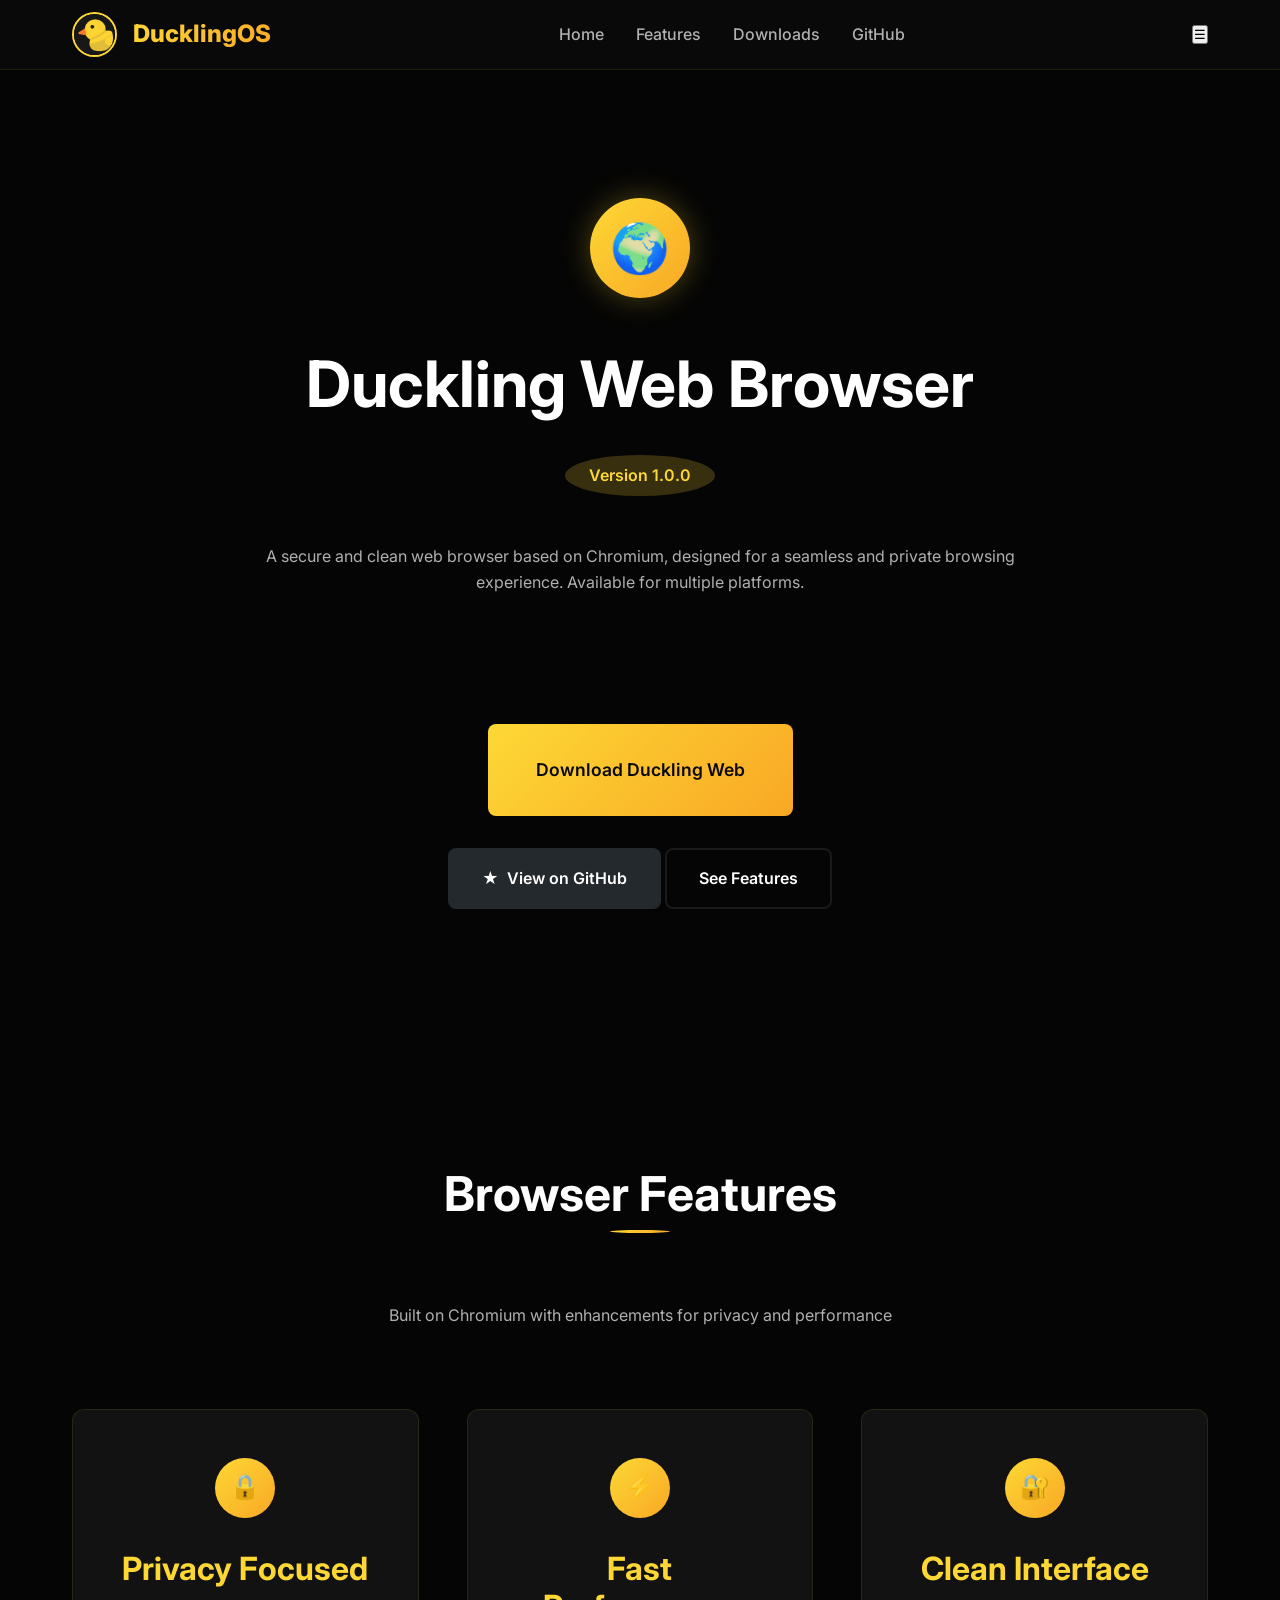
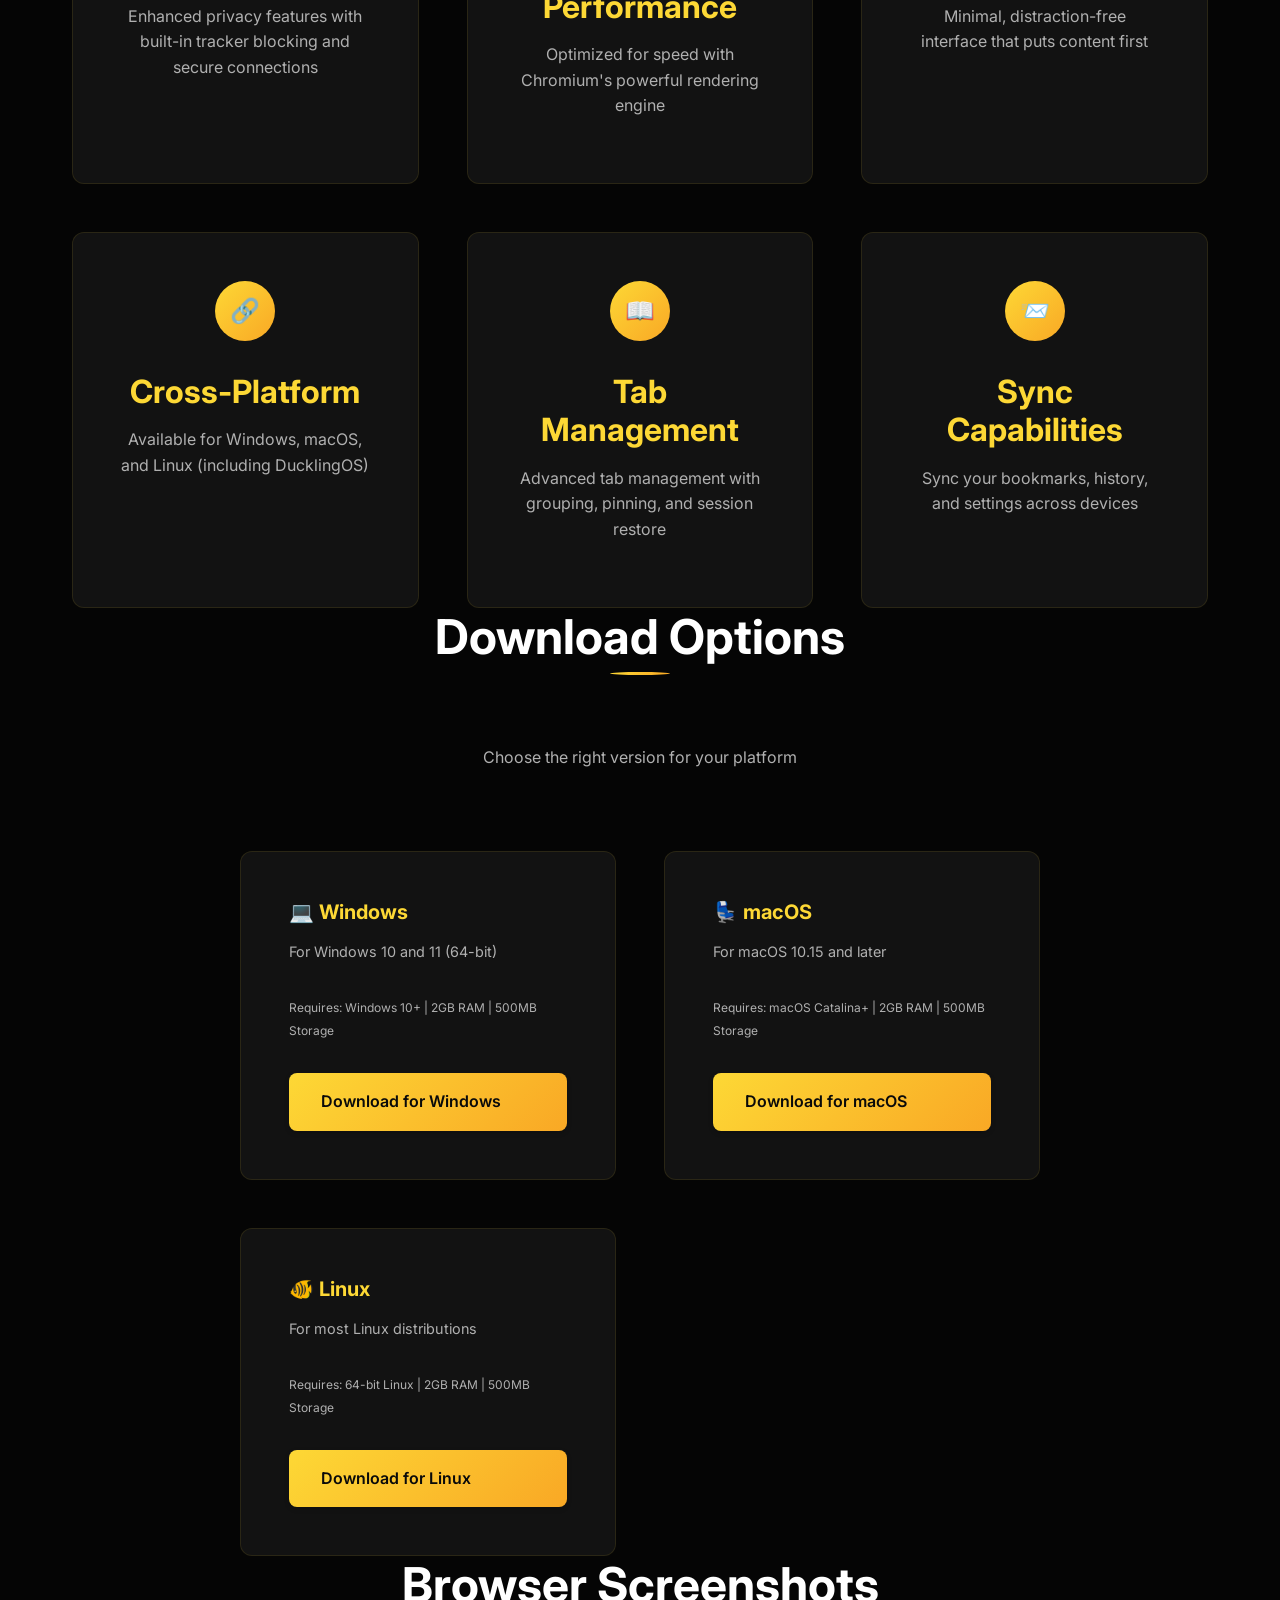
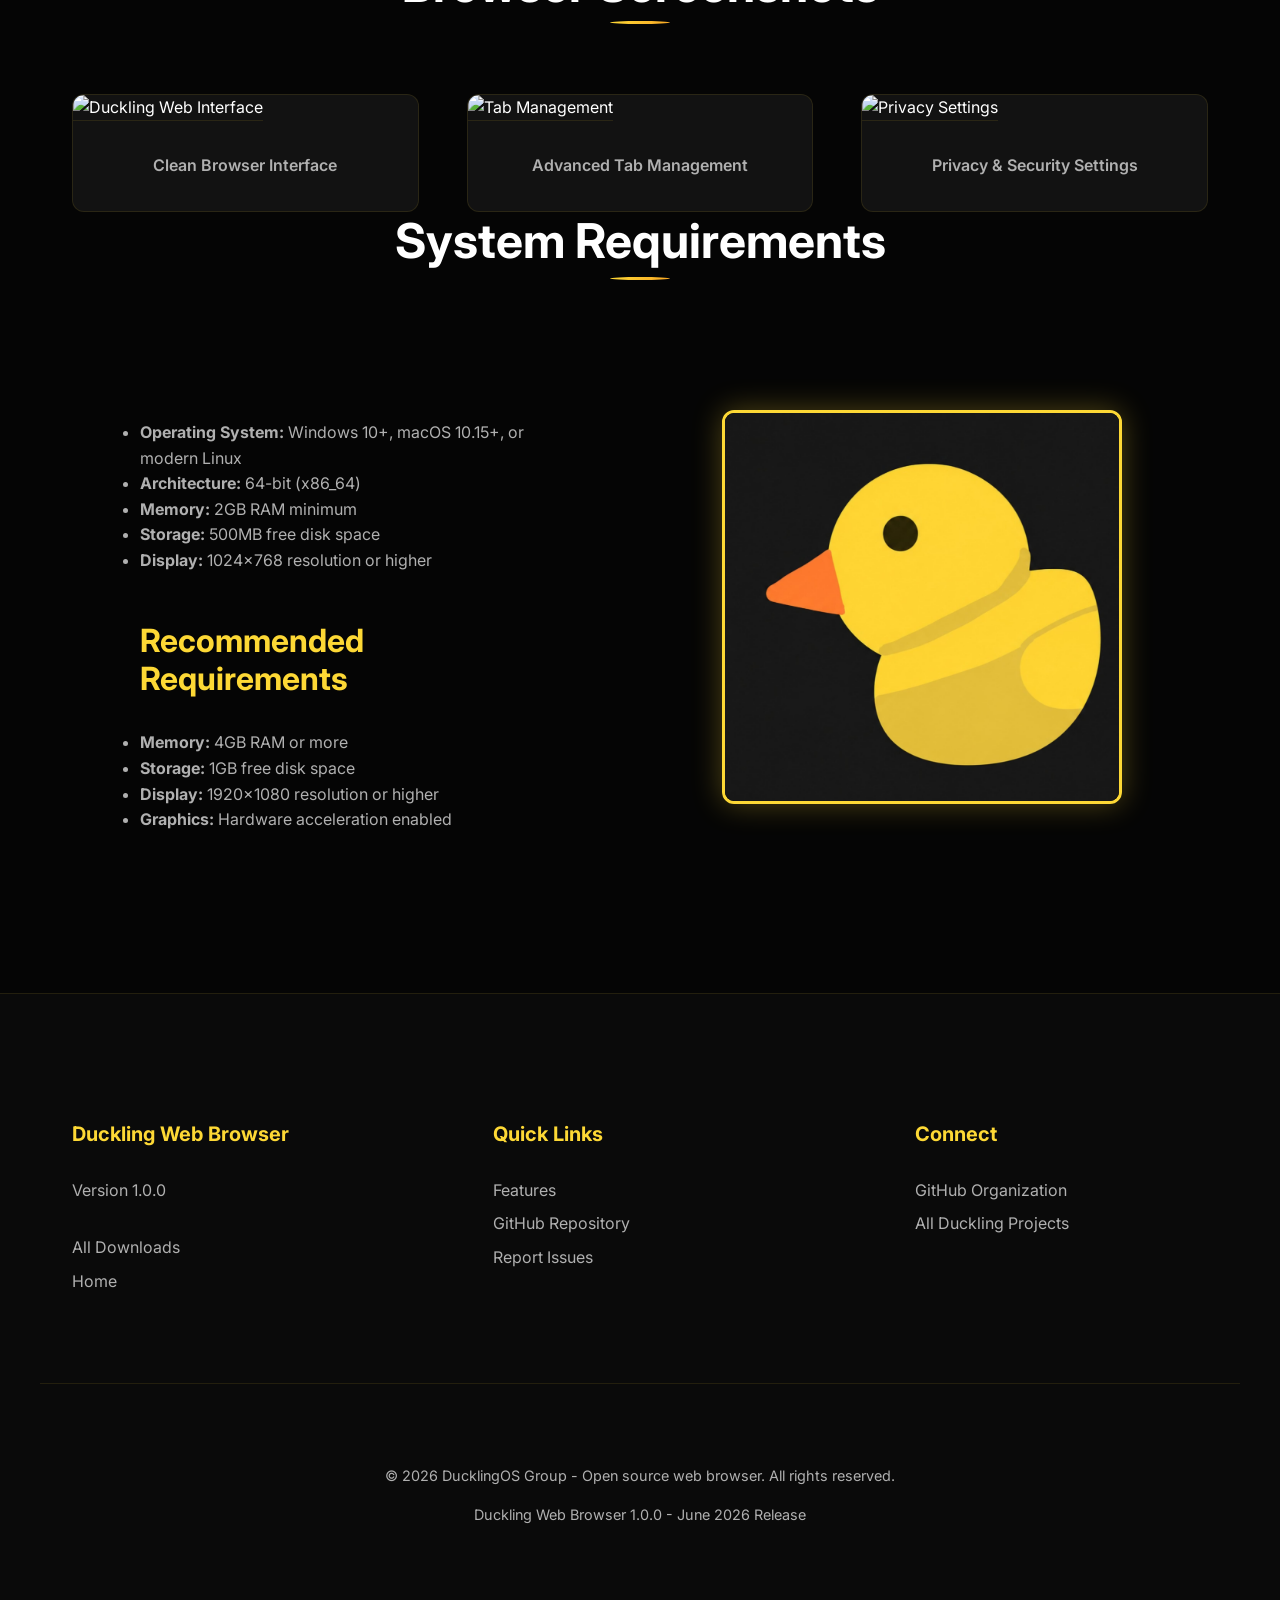
==== browser.html @ 0dab4194 "Complete website redesign with modern multi-page structure - Added welcome/splash page (index.html) " ====
<!DOCTYPE html>
<html lang="en">
<head>
    <meta charset="UTF-8">
    <meta name="viewport" content="width=device-width, initial-scale=1.0">
    <meta name="description" content="Download Duckling Web Browser - A secure and clean web browser based on Chromium">
    <meta name="keywords" content="Duckling Web Browser, Chromium browser, privacy browser, download">
    <meta name="author" content="DucklingOS Team">
    
    <title>Download Duckling Web Browser</title>
    
    <!-- Preconnect for performance -->
    <link rel="preconnect" href="https://fonts.googleapis.com">
    <link rel="preconnect" href="https://fonts.gstatic.com" crossorigin>
    
    <!-- Fonts -->
    <link href="https://fonts.googleapis.com/css2?family=Inter:wght@300;400;500;600;700;800;900&display=swap" rel="stylesheet">
    
    <!-- Favicon -->
    <link rel="icon" type="image/jpeg" href="Duckling1.jpg.jpeg">
    
    <!-- Styles -->
    <link rel="stylesheet" href="css/style.css">
    
    <!-- Open Graph / Social Meta Tags -->
    <meta property="og:title" content="Download Duckling Web Browser - Secure & Private">
    <meta property="og:description" content="A clean, secure web browser based on Chromium with privacy features">
    <meta property="og:type" content="website">
    <meta property="og:url" content="https://ducklingos.com/browser">
    <meta property="og:image" content="Duckling1.jpg.jpeg">
</head>
<body>
    <!-- Header -->
    <header class="header">
        <div class="header-content container">
            <a href="home.html" class="logo">
                <img src="Duckling1.jpg.jpeg" alt="DucklingOS Logo" class="logo-icon">
                <span class="logo-text">DucklingOS</span>
            </a>
            
            <!-- Desktop Navigation -->
            <nav class="nav-menu">
                <a href="home.html" class="nav-link">Home</a>
                <a href="home.html#features" class="nav-link">Features</a>
                <a href="downloads.html" class="nav-link active">Downloads</a>
                <a href="https://github.com/DucklingOS" target="_blank" class="nav-link">GitHub</a>
            </nav>
            
            <!-- Mobile Menu Toggle -->
            <button class="menu-toggle" aria-label="Toggle menu">&#9776;</button>
        </div>
    </header>
    
    <!-- Mobile Sidebar -->
    <div class="sidebar-overlay"></div>
    <aside class="sidebar">
        <button class="sidebar-close" aria-label="Close menu">&times;</button>
        <nav class="sidebar-nav">
            <a href="home.html">Home</a>
            <a href="home.html#features">Features</a>
            <a href="downloads.html" class="active">Downloads</a>
            <a href="https://github.com/DucklingOS" target="_blank">GitHub</a>
        </nav>
    </aside>
    
    <!-- Main Content -->
    <main>
        <!-- Download Detail Hero -->
        <section class="download-detail">
            <div class="download-detail-header fade-in-up delay-1">
                <div class="download-detail-icon">&#127757;</div>
                <h1>Duckling Web Browser</h1>
                <span class="version-badge">Version 1.0.0</span>
                <p class="download-detail-description fade-in-up delay-2">
                    A secure and clean web browser based on Chromium, designed for a seamless 
                    and private browsing experience. Available for multiple platforms.
                </p>
                
                <!-- Primary Download Button -->
                <a href="https://github.com/ducklingOS/ducklingWeb" 
                   target="_blank" 
                   class="btn btn-download fade-in-up delay-3">
                    Download Duckling Web
                </a>
                
                <!-- Secondary Buttons -->
                <div class="fade-in-up delay-4 mt-md">
                    <a href="https://github.com/ducklingOS/ducklingWeb" target="_blank" class="btn btn-github">
                        <span>&#9733;</span> View on GitHub
                    </a>
                    <a href="#features" class="btn btn-outline">
                        See Features
                    </a>
                </div>
            </div>
        </section>
        
        <!-- Features -->
        <section class="container" id="features">
            <h2 class="section-title fade-in-up">Browser Features</h2>
            <p class="section-subtitle fade-in-up delay-1">
                Built on Chromium with enhancements for privacy and performance
            </p>
            
            <div class="features-grid">
                <div class="feature-card fade-in-up delay-2">
                    <div class="feature-icon">&#128274;</div>
                    <h3>Privacy Focused</h3>
                    <p>Enhanced privacy features with built-in tracker blocking and secure connections</p>
                </div>
                
                <div class="feature-card fade-in-up delay-3">
                    <div class="feature-icon">&#9889;</div>
                    <h3>Fast Performance</h3>
                    <p>Optimized for speed with Chromium's powerful rendering engine</p>
                </div>
                
                <div class="feature-card fade-in-up delay-4">
                    <div class="feature-icon">&#128272;</div>
                    <h3>Clean Interface</h3>
                    <p>Minimal, distraction-free interface that puts content first</p>
                </div>
                
                <div class="feature-card fade-in-up delay-5">
                    <div class="feature-icon">&#128279;</div>
                    <h3>Cross-Platform</h3>
                    <p>Available for Windows, macOS, and Linux (including DucklingOS)</p>
                </div>
                
                <div class="feature-card fade-in-up delay-6">
                    <div class="feature-icon">&#128214;</div>
                    <h3>Tab Management</h3>
                    <p>Advanced tab management with grouping, pinning, and session restore</p>
                </div>
                
                <div class="feature-card fade-in-up delay-7">
                    <div class="feature-icon">&#128232;</div>
                    <h3>Sync Capabilities</h3>
                    <p>Sync your bookmarks, history, and settings across devices</p>
                </div>
            </div>
        </section>
        
        <!-- Download Options -->
        <section class="container">
            <h2 class="section-title fade-in-up">Download Options</h2>
            <p class="section-subtitle fade-in-up delay-1">
                Choose the right version for your platform
            </p>
            
            <div class="download-options">
                <div class="download-option fade-in-up delay-2">
                    <h4>&#128187; Windows</h4>
                    <p>For Windows 10 and 11 (64-bit)</p>
                    <p><small>Requires: Windows 10+ | 2GB RAM | 500MB Storage</small></p>
                    <a href="https://github.com/ducklingOS/ducklingWeb/releases" target="_blank" class="btn btn-primary mt-sm">
                        Download for Windows
                    </a>
                </div>
                
                <div class="download-option fade-in-up delay-3">
                    <h4>&#128186; macOS</h4>
                    <p>For macOS 10.15 and later</p>
                    <p><small>Requires: macOS Catalina+ | 2GB RAM | 500MB Storage</small></p>
                    <a href="https://github.com/ducklingOS/ducklingWeb/releases" target="_blank" class="btn btn-primary mt-sm">
                        Download for macOS
                    </a>
                </div>
                
                <div class="download-option fade-in-up delay-4">
                    <h4>&#128032; Linux</h4>
                    <p>For most Linux distributions</p>
                    <p><small>Requires: 64-bit Linux | 2GB RAM | 500MB Storage</small></p>
                    <a href="https://github.com/ducklingOS/ducklingWeb/releases" target="_blank" class="btn btn-primary mt-sm">
                        Download for Linux
                    </a>
                </div>
            </div>
        </section>
        
        <!-- Screenshots -->
        <section class="container">
            <h2 class="section-title fade-in-up">Browser Screenshots</h2>
            
            <div class="screenshots-grid">
                <div class="screenshot-card fade-in-up delay-1">
                    <img src="https://via.placeholder.com/800x450/121212/fdd835?text=Duckling+Web+Interface" alt="Duckling Web Interface" class="screenshot-image">
                    <div class="screenshot-caption">Clean Browser Interface</div>
                </div>
                
                <div class="screenshot-card fade-in-up delay-2">
                    <img src="https://via.placeholder.com/800x450/121212/fdd835?text=Tab+Management" alt="Tab Management" class="screenshot-image">
                    <div class="screenshot-caption">Advanced Tab Management</div>
                </div>
                
                <div class="screenshot-card fade-in-up delay-3">
                    <img src="https://via.placeholder.com/800x450/121212/fdd835?text=Privacy+Settings" alt="Privacy Settings" class="screenshot-image">
                    <div class="screenshot-caption">Privacy & Security Settings</div>
                </div>
            </div>
        </section>
        
        <!-- System Requirements -->
        <section class="container">
            <h2 class="section-title fade-in-up">System Requirements</h2>
            
            <div class="about-content">
                <div class="about-text">
                    <h3 class="fade-in-up delay-1">Minimum Requirements</h3>
                    <ul style="text-align: left; margin: var(--spacing-md) 0; color: var(--text-secondary);">
                        <li><strong>Operating System:</strong> Windows 10+, macOS 10.15+, or modern Linux</li>
                        <li><strong>Architecture:</strong> 64-bit (x86_64)</li>
                        <li><strong>Memory:</strong> 2GB RAM minimum</li>
                        <li><strong>Storage:</strong> 500MB free disk space</li>
                        <li><strong>Display:</strong> 1024x768 resolution or higher</li>
                    </ul>
                    
                    <h3 class="fade-in-up delay-2 mt-lg">Recommended Requirements</h3>
                    <ul style="text-align: left; margin: var(--spacing-md) 0; color: var(--text-secondary);">
                        <li><strong>Memory:</strong> 4GB RAM or more</li>
                        <li><strong>Storage:</strong> 1GB free disk space</li>
                        <li><strong>Display:</strong> 1920x1080 resolution or higher</li>
                        <li><strong>Graphics:</strong> Hardware acceleration enabled</li>
                    </ul>
                </div>
                
                <img src="Duckling1.jpg.jpeg" alt="DucklingOS Logo" class="about-image fade-in-up delay-3">
            </div>
        </section>
    </main>
    
    <!-- Footer -->
    <footer class="footer">
        <div class="footer-content container">
            <div class="footer-section">
                <h4>Duckling Web Browser</h4>
                <p>Version 1.0.0</p>
                <p class="mt-md"><a href="downloads.html">All Downloads</a></p>
                <p><a href="home.html">Home</a></p>
            </div>
            
            <div class="footer-section">
                <h4>Quick Links</h4>
                <p><a href="#features">Features</a></p>
                <p><a href="https://github.com/ducklingOS/ducklingWeb" target="_blank">GitHub Repository</a></p>
                <p><a href="https://github.com/ducklingOS/ducklingWeb/issues" target="_blank">Report Issues</a></p>
            </div>
            
            <div class="footer-section">
                <h4>Connect</h4>
                <p><a href="https://github.com/DucklingOS" target="_blank">GitHub Organization</a></p>
                <p><a href="https://github.com/ducklingOS" target="_blank">All Duckling Projects</a></p>
            </div>
        </div>
        
        <div class="footer-bottom container">
            <p>&copy; 2026 DucklingOS Group - Open source web browser. All rights reserved.</p>
            <p class="mt-xs">Duckling Web Browser 1.0.0 - June 2026 Release</p>
        </div>
    </footer>
    
    <!-- Back to Top Button -->
    <button class="back-to-top" aria-label="Back to top">&#8593;</button>
    
    <!-- Scripts -->
    <script src="js/main.js"></script>
</body>
</html>
---- css/style.css ----
/* ===== DucklingOS - Modern Design =====
   A clean, professional, and modern design system
   ============================================ */

/* CSS Variables - Color Palette */
:root {
    /* Primary Colors */
    --primary-yellow: #fdd835;
    --primary-yellow-light: #fff176;
    --primary-yellow-dark: #f9a825;
    
    /* Background Colors */
    --bg-dark: #0a0a0a;
    --bg-darker: #050505;
    --bg-card: #121212;
    --bg-card-hover: #1a1a1a;
    
    /* Text Colors */
    --text-primary: #ffffff;
    --text-secondary: #b0b0b0;
    --text-muted: #6e6e6e;
    
    /* Accent Colors */
    --accent-blue: #00bcd4;
    --accent-green: #4caf50;
    --accent-orange: #ff9800;
    --accent-purple: #9c27b0;
    
    /* Gradients */
    --gradient-yellow: linear-gradient(135deg, #fdd835 0%, #f9a825 100%);
    --gradient-dark: linear-gradient(180deg, #0a0a0a 0%, #000000 100%);
    
    /* Spacing */
    --spacing-xs: 0.5rem;
    --spacing-sm: 1rem;
    --spacing-md: 2rem;
    --spacing-lg: 3rem;
    --spacing-xl: 5rem;
    --spacing-2xl: 8rem;
    
    /* Border Radius */
    --radius-sm: 4px;
    --radius-md: 8px;
    --radius-lg: 12px;
    --radius-xl: 20px;
    --radius-full: 50%;
    
    /* Shadows */
    --shadow-sm: 0 2px 5px rgba(0, 0, 0, 0.2);
    --shadow-md: 0 5px 15px rgba(0, 0, 0, 0.3);
    --shadow-lg: 0 10px 30px rgba(0, 0, 0, 0.5);
    --shadow-glow: 0 0 30px rgba(253, 216, 53, 0.3);
    
    /* Transitions */
    --transition-fast: 0.2s ease;
    --transition-normal: 0.3s ease;
    --transition-slow: 0.5s ease;
    
    /* Typography */
    --font-primary: 'Inter', -apple-system, BlinkMacSystemFont, 'Segoe UI', Roboto, sans-serif;
    --font-secondary: 'JetBrains Mono', 'Fira Code', monospace;
    
    /* Layout */
    --max-width: 1200px;
    --sidebar-width: 280px;
    --header-height: 70px;
}

/* ===== Base Reset ===== */
*, *::before, *::after {
    margin: 0;
    padding: 0;
    box-sizing: border-box;
}

html {
    scroll-behavior: smooth;
    font-size: 16px;
}

body {
    font-family: var(--font-primary);
    background: var(--bg-darker);
    color: var(--text-primary);
    line-height: 1.6;
    min-height: 100vh;
    overflow-x: hidden;
}

/* Custom Scrollbar */
::-webkit-scrollbar {
    width: 10px;
    height: 10px;
}

::-webkit-scrollbar-track {
    background: var(--bg-dark);
}

::-webkit-scrollbar-thumb {
    background: var(--primary-yellow-dark);
    border-radius: var(--radius-sm);
}

::-webkit-scrollbar-thumb:hover {
    background: var(--primary-yellow);
}

/* Selection */
::selection {
    background: var(--primary-yellow);
    color: var(--bg-dark);
}

/* ===== Typography ===== */
h1, h2, h3, h4, h5, h6 {
    font-weight: 700;
    line-height: 1.2;
    color: var(--text-primary);
}

h1 { font-size: clamp(2.5rem, 5vw, 4rem); }
h2 { font-size: clamp(2rem, 4vw, 3rem); }
h3 { font-size: clamp(1.5rem, 3vw, 2rem); }
h4 { font-size: 1.25rem; }
h5 { font-size: 1.1rem; }
h6 { font-size: 1rem; }

p {
    margin-bottom: var(--spacing-sm);
    color: var(--text-secondary);
}

a {
    color: var(--primary-yellow);
    text-decoration: none;
    transition: color var(--transition-fast);
}

a:hover {
    color: var(--primary-yellow-light);
    text-decoration: underline;
}

/* ===== Container ===== */
.container {
    width: 100%;
    max-width: var(--max-width);
    margin: 0 auto;
    padding: 0 var(--spacing-md);
}

/* ===== Buttons ===== */
.btn {
    display: inline-flex;
    align-items: center;
    justify-content: center;
    gap: var(--spacing-xs);
    padding: var(--spacing-sm) var(--spacing-md);
    font-size: 1rem;
    font-weight: 600;
    border-radius: var(--radius-md);
    border: none;
    cursor: pointer;
    transition: all var(--transition-normal);
    text-decoration: none;
}

.btn-primary {
    background: var(--gradient-yellow);
    color: var(--bg-dark);
    box-shadow: var(--shadow-sm);
}

.btn-primary:hover {
    transform: translateY(-2px);
    box-shadow: var(--shadow-glow);
}

.btn-secondary {
    background: var(--bg-card);
    color: var(--text-primary);
    border: 2px solid var(--bg-card-hover);
}

.btn-secondary:hover {
    border-color: var(--primary-yellow);
    background: var(--bg-card-hover);
}

.btn-outline {
    background: transparent;
    color: var(--text-primary);
    border: 2px solid var(--bg-card-hover);
}

.btn-outline:hover {
    border-color: var(--primary-yellow);
    background: rgba(253, 216, 53, 0.1);
}

.btn-youtube {
    background: #ff0000;
    color: white;
}

.btn-youtube:hover {
    background: #e60023;
}

.btn-github {
    background: #24292e;
    color: white;
    border: 2px solid #24292e;
}

.btn-github:hover {
    background: #0366d6;
    border-color: #0366d6;
}

.btn-download {
    background: var(--gradient-yellow);
    color: var(--bg-dark);
    padding: var(--spacing-md) var(--spacing-lg);
    font-size: 1.1rem;
}

.btn-download:hover {
    transform: translateY(-3px);
    box-shadow: 0 10px 25px rgba(253, 216, 53, 0.4);
}

/* ===== Header ===== */
.header {
    position: fixed;
    top: 0;
    left: 0;
    right: 0;
    height: var(--header-height);
    background: rgba(10, 10, 10, 0.95);
    backdrop-filter: blur(20px);
    -webkit-backdrop-filter: blur(20px);
    z-index: 1000;
    border-bottom: 1px solid rgba(253, 216, 53, 0.1);
    transition: all var(--transition-normal);
}

.header.scrolled {
    height: 60px;
    box-shadow: 0 5px 20px rgba(0, 0, 0, 0.5);
}

.header-content {
    display: flex;
    align-items: center;
    justify-content: space-between;
    height: 100%;
}

.logo {
    display: flex;
    align-items: center;
    gap: var(--spacing-sm);
    text-decoration: none;
    color: var(--text-primary);
}

.logo-icon {
    width: 45px;
    height: 45px;
    border-radius: var(--radius-full);
    object-fit: cover;
    border: 2px solid var(--primary-yellow);
    transition: transform var(--transition-normal);
}

.logo:hover .logo-icon {
    transform: rotate(10deg);
}

.logo-text {
    font-size: 1.5rem;
    font-weight: 800;
    background: var(--gradient-yellow);
    -webkit-background-clip: text;
    -webkit-text-fill-color: transparent;
    background-clip: text;
}

.nav-menu {
    display: flex;
    align-items: center;
    gap: var(--spacing-md);
}

.nav-link {
    color: var(--text-secondary);
    font-weight: 500;
    transition: color var(--transition-fast);
    position: relative;
    padding: var(--spacing-xs) 0;
}

.nav-link::after {
    content: '';
    position: absolute;
    bottom: 0;
    left: 0;
    width: 0;
    height: 2px;
    background: var(--primary-yellow);
    transition: width var(--transition-normal);
}

.nav-link:hover,
.nav-link.active {
    color: var(--primary-yellow);
}

.nav-link:hover::after,
.nav-link.active::after {
    width: 100%;
}

/* ===== Welcome/Splash Page ===== */
.welcome-page {
    min-height: 100vh;
    display: flex;
    flex-direction: column;
    align-items: center;
    justify-content: center;
    background: var(--bg-darker);
    position: relative;
    overflow: hidden;
}

.welcome-bg {
    position: absolute;
    inset: 0;
    background: radial-gradient(ellipse at 50% 50%, rgba(253, 216, 53, 0.05) 0%, transparent 70%);
    pointer-events: none;
}

.welcome-particles {
    position: absolute;
    inset: 0;
    pointer-events: none;
}

.welcome-particle {
    position: absolute;
    width: 4px;
    height: 4px;
    background: var(--primary-yellow);
    border-radius: 50%;
    animation: float 15s infinite ease-in-out;
    opacity: 0.3;
}

@keyframes float {
    0%, 100% { transform: translateY(0) translateX(0); opacity: 0.3; }
    25% { transform: translateY(-100px) translateX(50px); opacity: 0.6; }
    50% { transform: translateY(-50px) translateX(-30px); opacity: 0.4; }
    75% { transform: translateY(-150px) translateX(20px); opacity: 0.7; }
}

.welcome-content {
    text-align: center;
    z-index: 10;
    padding: var(--spacing-xl);
}

.welcome-logo {
    width: 120px;
    height: 120px;
    border-radius: var(--radius-full);
    object-fit: cover;
    border: 4px solid var(--primary-yellow);
    margin-bottom: var(--spacing-lg);
    box-shadow: var(--shadow-glow);
    animation: pulse 3s infinite;
}

@keyframes pulse {
    0%, 100% { transform: scale(1); }
    50% { transform: scale(1.05); }
}

.welcome-title {
    font-size: clamp(2.5rem, 8vw, 5rem);
    font-weight: 900;
    margin-bottom: var(--spacing-md);
    background: var(--gradient-yellow);
    -webkit-background-clip: text;
    -webkit-text-fill-color: transparent;
    background-clip: text;
    text-shadow: 0 0 40px rgba(253, 216, 53, 0.3);
}

.welcome-subtitle {
    font-size: 1.25rem;
    color: var(--text-secondary);
    margin-bottom: var(--spacing-xl);
    max-width: 600px;
}

.welcome-buttons {
    display: flex;
    gap: var(--spacing-md);
    flex-wrap: wrap;
    justify-content: center;
}

.welcome-enter {
    padding: var(--spacing-md) var(--spacing-xl);
    font-size: 1.25rem;
    font-weight: 700;
}

/* ===== Hero Section ===== */
.hero {
    min-height: 100vh;
    display: flex;
    align-items: center;
    justify-content: center;
    text-align: center;
    padding: calc(var(--header-height) + var(--spacing-2xl)) var(--spacing-md) var(--spacing-2xl);
    position: relative;
    overflow: hidden;
}

.hero-bg {
    position: absolute;
    inset: 0;
    background: radial-gradient(ellipse at 30% 50%, rgba(253, 216, 53, 0.1) 0%, transparent 50%),
                radial-gradient(ellipse at 70% 50%, rgba(253, 216, 53, 0.05) 0%, transparent 50%);
    pointer-events: none;
}

.hero-content {
    max-width: 900px;
    z-index: 10;
}

.hero-title {
    font-size: clamp(3rem, 8vw, 6rem);
    font-weight: 900;
    margin-bottom: var(--spacing-lg);
    line-height: 1.1;
}

.hero-title .highlight {
    background: var(--gradient-yellow);
    -webkit-background-clip: text;
    -webkit-text-fill-color: transparent;
    background-clip: text;
}

.hero-description {
    font-size: clamp(1.1rem, 2vw, 1.3rem);
    color: var(--text-secondary);
    margin-bottom: var(--spacing-xl);
    max-width: 700px;
    margin-left: auto;
    margin-right: auto;
}

.hero-buttons {
    display: flex;
    gap: var(--spacing-md);
    flex-wrap: wrap;
    justify-content: center;
}

/* ===== Section Styling ===== */
section {
    padding: var(--spacing-2xl) 0;
}

.section-title {
    text-align: center;
    margin-bottom: var(--spacing-xl);
    position: relative;
}

.section-title::after {
    content: '';
    position: absolute;
    bottom: -10px;
    left: 50%;
    transform: translateX(-50%);
    width: 60px;
    height: 3px;
    background: var(--gradient-yellow);
    border-radius: var(--radius-full);
}

.section-subtitle {
    text-align: center;
    color: var(--text-secondary);
    margin-bottom: var(--spacing-xl);
    max-width: 600px;
    margin-left: auto;
    margin-right: auto;
}

/* ===== Features Section ===== */
.features-grid {
    display: grid;
    grid-template-columns: repeat(auto-fit, minmax(300px, 1fr));
    gap: var(--spacing-lg);
}

.feature-card {
    background: var(--bg-card);
    padding: var(--spacing-lg);
    border-radius: var(--radius-lg);
    border: 1px solid rgba(253, 216, 53, 0.1);
    transition: all var(--transition-normal);
    text-align: center;
}

.feature-card:hover {
    transform: translateY(-5px);
    border-color: var(--primary-yellow);
    box-shadow: var(--shadow-lg);
}

.feature-icon {
    width: 60px;
    height: 60px;
    background: var(--gradient-yellow);
    border-radius: var(--radius-full);
    display: flex;
    align-items: center;
    justify-content: center;
    margin: 0 auto var(--spacing-md);
    font-size: 1.5rem;
}

.feature-card h3 {
    margin-bottom: var(--spacing-sm);
    color: var(--primary-yellow);
}

/* ===== About Section ===== */
.about-content {
    display: grid;
    grid-template-columns: 1fr 1fr;
    gap: var(--spacing-2xl);
    align-items: center;
    max-width: 1000px;
    margin: 0 auto;
}

.about-image {
    width: 100%;
    max-width: 400px;
    border-radius: var(--radius-lg);
    object-fit: cover;
    border: 3px solid var(--primary-yellow);
    box-shadow: var(--shadow-glow);
    margin: 0 auto;
}

.about-text h3 {
    margin-bottom: var(--spacing-md);
    color: var(--primary-yellow);
}

.about-text p {
    margin-bottom: var(--spacing-md);
    font-size: 1.1rem;
}

/* ===== Downloads Section ===== */
.downloads-header {
    text-align: center;
    margin-bottom: var(--spacing-2xl);
}

.downloads-grid {
    display: grid;
    grid-template-columns: repeat(auto-fit, minmax(320px, 1fr));
    gap: var(--spacing-lg);
}

.download-card {
    background: var(--bg-card);
    padding: var(--spacing-lg);
    border-radius: var(--radius-lg);
    border: 1px solid rgba(253, 216, 53, 0.1);
    transition: all var(--transition-normal);
    text-align: center;
}

.download-card:hover {
    transform: translateY(-5px);
    border-color: var(--primary-yellow);
    box-shadow: var(--shadow-lg);
}

.download-card.os-card {
    border-color: var(--primary-yellow);
    background: linear-gradient(135deg, rgba(253, 216, 53, 0.1) 0%, var(--bg-card) 100%);
}

.download-card-icon {
    width: 70px;
    height: 70px;
    background: var(--gradient-yellow);
    border-radius: var(--radius-full);
    display: flex;
    align-items: center;
    justify-content: center;
    margin: 0 auto var(--spacing-md);
    font-size: 2rem;
}

.download-card h3 {
    margin-bottom: var(--spacing-sm);
    color: var(--text-primary);
}

.download-card p {
    margin-bottom: var(--spacing-md);
    color: var(--text-secondary);
    font-size: 0.95rem;
}

.download-card .version {
    display: inline-block;
    background: rgba(253, 216, 53, 0.2);
    color: var(--primary-yellow);
    padding: 0.25rem 0.75rem;
    border-radius: var(--radius-full);
    font-size: 0.85rem;
    font-weight: 600;
    margin-bottom: var(--spacing-sm);
}

.download-card .tags {
    display: flex;
    gap: var(--spacing-xs);
    justify-content: center;
    margin-bottom: var(--spacing-md);
    flex-wrap: wrap;
}

.download-card .tag {
    background: var(--bg-darker);
    color: var(--text-secondary);
    padding: 0.25rem 0.75rem;
    border-radius: var(--radius-full);
    font-size: 0.8rem;
}

.download-button {
    width: 100%;
    padding: var(--spacing-md);
    font-size: 1rem;
    font-weight: 600;
}

.download-button.coming-soon {
    background: var(--bg-darker);
    color: var(--text-muted);
    cursor: not-allowed;
    border: 2px dashed var(--bg-card-hover);
}

.download-button.coming-soon:hover {
    transform: none;
    box-shadow: none;
}

/* ===== Download Detail Page ===== */
.download-detail {
    padding: calc(var(--header-height) + var(--spacing-2xl)) 0 var(--spacing-2xl);
}

.download-detail-header {
    text-align: center;
    margin-bottom: var(--spacing-2xl);
}

.download-detail-icon {
    width: 100px;
    height: 100px;
    background: var(--gradient-yellow);
    border-radius: var(--radius-full);
    display: flex;
    align-items: center;
    justify-content: center;
    margin: 0 auto var(--spacing-lg);
    font-size: 3rem;
    box-shadow: var(--shadow-glow);
}

.download-detail h1 {
    margin-bottom: var(--spacing-md);
}

.download-detail .version-badge {
    display: inline-block;
    background: rgba(253, 216, 53, 0.2);
    color: var(--primary-yellow);
    padding: 0.5rem 1.5rem;
    border-radius: var(--radius-full);
    font-weight: 600;
    margin-bottom: var(--spacing-lg);
}

.download-detail-description {
    max-width: 800px;
    margin: 0 auto var(--spacing-2xl);
    text-align: center;
}

.download-options {
    display: grid;
    grid-template-columns: repeat(auto-fit, minmax(300px, 1fr));
    gap: var(--spacing-lg);
    max-width: 800px;
    margin: 0 auto;
}

.download-option {
    background: var(--bg-card);
    padding: var(--spacing-lg);
    border-radius: var(--radius-lg);
    border: 1px solid rgba(253, 216, 53, 0.1);
    transition: all var(--transition-normal);
}

.download-option:hover {
    border-color: var(--primary-yellow);
    transform: translateY(-3px);
}

.download-option h4 {
    margin-bottom: var(--spacing-sm);
    color: var(--primary-yellow);
}

.download-option p {
    margin-bottom: var(--spacing-md);
    color: var(--text-secondary);
    font-size: 0.9rem;
}

.download-option a {
    display: block;
}

/* ===== Screenshots ===== */
.screenshots-grid {
    display: grid;
    grid-template-columns: repeat(auto-fit, minmax(300px, 1fr));
    gap: var(--spacing-lg);
}

.screenshot-card {
    background: var(--bg-card);
    border-radius: var(--radius-lg);
    overflow: hidden;
    border: 1px solid rgba(253, 216, 53, 0.1);
    transition: all var(--transition-normal);
}

.screenshot-card:hover {
    transform: translateY(-5px);
    border-color: var(--primary-yellow);
    box-shadow: var(--shadow-lg);
}

.screenshot-image {
    width: 100%;
    height: 200px;
    object-fit: cover;
    border-bottom: 1px solid rgba(253, 216, 53, 0.1);
}

.screenshot-caption {
    padding: var(--spacing-md);
    text-align: center;
    font-weight: 600;
    color: var(--text-secondary);
}

/* ===== Roadmap ===== */
.roadmap-timeline {
    position: relative;
    max-width: 800px;
    margin: 0 auto;
    padding: var(--spacing-xl) 0;
}

.roadmap-timeline::before {
    content: '';
    position: absolute;
    left: 50%;
    transform: translateX(-50%);
    width: 3px;
    height: 100%;
    background: linear-gradient(180deg, var(--primary-yellow) 0%, var(--primary-yellow-dark) 100%);
    border-radius: var(--radius-full);
}

.timeline-item {
    position: relative;
    width: 50%;
    padding: var(--spacing-md) var(--spacing-xl);
    opacity: 0.7;
    transition: all var(--transition-normal);
}

.timeline-item:hover {
    opacity: 1;
}

.timeline-item:nth-child(odd) {
    left: 0;
    padding-right: var(--spacing-2xl);
    text-align: right;
}

.timeline-item:nth-child(even) {
    left: 50%;
    padding-left: var(--spacing-2xl);
    text-align: left;
}

.timeline-item::before {
    content: '';
    position: absolute;
    top: var(--spacing-md);
    width: 15px;
    height: 15px;
    background: var(--primary-yellow);
    border-radius: var(--radius-full);
    border: 3px solid var(--bg-dark);
    z-index: 10;
}

.timeline-item:nth-child(odd)::before {
    right: -10px;
}

.timeline-item:nth-child(even)::before {
    left: -10px;
}

.timeline-dot {
    position: absolute;
    top: var(--spacing-md);
    left: 50%;
    transform: translateX(-50%);
    width: 20px;
    height: 20px;
    background: var(--primary-yellow);
    border-radius: var(--radius-full);
    border: 4px solid var(--bg-dark);
    z-index: 10;
}

.timeline-content {
    background: var(--bg-card);
    padding: var(--spacing-md);
    border-radius: var(--radius-md);
    border: 1px solid rgba(253, 216, 53, 0.1);
}

.timeline-content h3 {
    margin-bottom: var(--spacing-xs);
    color: var(--primary-yellow);
}

.timeline-content p {
    font-size: 0.95rem;
    color: var(--text-secondary);
}

.timeline-year {
    color: var(--text-muted);
    font-size: 0.85rem;
    font-weight: 400;
}

/* ===== Footer ===== */
.footer {
    background: var(--bg-dark);
    padding: var(--spacing-2xl) 0 var(--spacing-xl);
    border-top: 1px solid rgba(253, 216, 53, 0.1);
    margin-top: var(--spacing-2xl);
}

.footer-content {
    display: grid;
    grid-template-columns: repeat(auto-fit, minmax(250px, 1fr));
    gap: var(--spacing-2xl);
    max-width: var(--max-width);
    margin: 0 auto;
}

.footer-section h4 {
    margin-bottom: var(--spacing-md);
    color: var(--primary-yellow);
}

.footer-section p,
.footer-section a {
    color: var(--text-secondary);
    margin-bottom: var(--spacing-xs);
    display: block;
}

.footer-section a:hover {
    color: var(--primary-yellow);
}

.social-links {
    display: flex;
    gap: var(--spacing-md);
    margin-top: var(--spacing-md);
}

.social-link {
    width: 45px;
    height: 45px;
    background: var(--bg-card);
    border-radius: var(--radius-full);
    display: flex;
    align-items: center;
    justify-content: center;
    color: var(--text-secondary);
    font-size: 1.25rem;
    transition: all var(--transition-normal);
    border: 1px solid rgba(253, 216, 53, 0.1);
}

.social-link:hover {
    background: var(--primary-yellow);
    color: var(--bg-dark);
    border-color: var(--primary-yellow);
    transform: translateY(-3px);
}

.footer-bottom {
    text-align: center;
    padding-top: var(--spacing-xl);
    margin-top: var(--spacing-xl);
    border-top: 1px solid rgba(253, 216, 53, 0.1);
    color: var(--text-muted);
    font-size: 0.9rem;
}

/* ===== Sidebar Navigation (Mobile) ===== */
.sidebar-overlay {
    position: fixed;
    inset: 0;
    background: rgba(0, 0, 0, 0.8);
    z-index: 1000;
    opacity: 0;
    visibility: hidden;
    transition: all var(--transition-normal);
}

.sidebar-overlay.active {
    opacity: 1;
    visibility: visible;
}

.sidebar {
    position: fixed;
    top: 0;
    right: -300px;
    width: 280px;
    height: 100vh;
    background: var(--bg-dark);
    z-index: 1001;
    padding: calc(var(--header-height) + var(--spacing-lg)) var(--spacing-md) var(--spacing-lg);
    transition: right var(--transition-normal);
    border-left: 1px solid rgba(253, 216, 53, 0.1);
}

.sidebar.active {
    right: 0;
}

.sidebar-close {
    position: absolute;
    top: var(--spacing-md);
    right: var(--spacing-md);
    background: none;
    border: none;
    color: var(--text-secondary);
    font-size: 1.5rem;
    cursor: pointer;
    padding: var(--spacing-xs);
}

.sidebar-nav {
    list-style: none;
}

.sidebar-nav li {
    margin-bottom: var(--spacing-xs);
}

.sidebar-nav a {
    display: block;
    padding: var(--spacing-sm) var(--spacing-md);
    color: var(--text-secondary);
    border-radius: var(--radius-md);
    transition: all var(--transition-fast);
    font-weight: 500;
}

.sidebar-nav a:hover,
.sidebar-nav a.active {
    background: rgba(253, 216, 53, 0.1);
    color: var(--primary-yellow);
}

/* ===== Back to Top Button ===== */
.back-to-top {
    position: fixed;
    bottom: var(--spacing-xl);
    right: var(--spacing-xl);
    width: 50px;
    height: 50px;
    background: var(--gradient-yellow);
    border-radius: var(--radius-full);
    display: flex;
    align-items: center;
    justify-content: center;
    color: var(--bg-dark);
    font-size: 1.25rem;
    cursor: pointer;
    opacity: 0;
    visibility: hidden;
    transition: all var(--transition-normal);
    z-index: 1000;
    box-shadow: var(--shadow-md);
}

.back-to-top:hover {
    transform: translateY(-3px);
    box-shadow: var(--shadow-glow);
}

.back-to-top.visible {
    opacity: 1;
    visibility: visible;
}

/* ===== Animations ===== */
@keyframes fadeInUp {
    from {
        opacity: 0;
        transform: translateY(30px);
    }
    to {
        opacity: 1;
        transform: translateY(0);
    }
}

.fade-in-up {
    animation: fadeInUp 0.6s ease forwards;
}

.delay-1 { animation-delay: 0.1s; }
.delay-2 { animation-delay: 0.2s; }
.delay-3 { animation-delay: 0.3s; }
.delay-4 { animation-delay: 0.4s; }
.delay-5 { animation-delay: 0.5s; }

@keyframes fadeIn {
    from { opacity: 0; }
    to { opacity: 1; }
}

.fade-in {
    animation: fadeIn 0.6s ease forwards;
}

/* ===== Responsive Design ===== */
@media (max-width: 1024px) {
    .about-content {
        grid-template-columns: 1fr;
        text-align: center;
    }
    
    .about-image {
        max-width: 300px;
    }
    
    .about-text p {
        text-align: center;
    }
}

@media (max-width: 768px) {
    :root {
        --spacing-xl: 3rem;
        --spacing-2xl: 4rem;
    }
    
    .header {
        padding: 0 var(--spacing-sm);
    }
    
    .header-content {
        padding: 0 var(--spacing-sm);
    }
    
    .nav-menu {
        display: none;
    }
    
    .menu-toggle {
        display: block;
        background: none;
        border: 2px solid var(--primary-yellow);
        color: var(--primary-yellow);
        width: 45px;
        height: 45px;
        border-radius: var(--radius-full);
        font-size: 1.5rem;
        cursor: pointer;
    }
    
    .welcome-title {
        font-size: 2.5rem;
    }
    
    .hero-title {
        font-size: 2.5rem;
    }
    
    .section-title {
        font-size: 2rem;
    }
    
    .features-grid,
    .downloads-grid,
    .screenshots-grid {
        grid-template-columns: 1fr;
    }
    
    .roadmap-timeline::before {
        left: 20px;
    }
    
    .timeline-item {
        width: 100%;
        padding-left: 60px;
        padding-right: var(--spacing-sm);
    }
    
    .timeline-item:nth-child(odd),
    .timeline-item:nth-child(even) {
        left: 0;
        text-align: left;
    }
    
    .timeline-item::before {
        left: 10px;
    }
    
    .timeline-dot {
        left: 20px;
    }
    
    .timeline-content {
        padding: var(--spacing-sm);
    }
    
    .about-content {
        text-align: center;
    }
    
    .about-image {
        margin: 0 auto;
    }
    
    .about-text p {
        text-align: center;
    }
    
    .welcome-buttons,
    .hero-buttons,
    .download-detail .btn {
        flex-direction: column;
        width: 100%;
    }
    
    .btn {
        width: 100%;
        justify-content: center;
    }
    
    .footer-content {
        grid-template-columns: 1fr 1fr;
        gap: var(--spacing-lg);
    }
    
    .social-links {
        justify-content: center;
    }
}

@media (max-width: 480px) {
    .welcome-title {
        font-size: 2rem;
    }
    
    .welcome-subtitle {
        font-size: 1rem;
    }
    
    .hero-title {
        font-size: 2rem;
    }
    
    .hero-description {
        font-size: 1rem;
    }
    
    .section-title {
        font-size: 1.75rem;
    }
    
    .footer-content {
        grid-template-columns: 1fr;
        text-align: center;
    }
    
    .footer-section {
        margin-bottom: var(--spacing-lg);
    }
    
    .social-links {
        justify-content: center;
    }
    
    .download-options {
        grid-template-columns: 1fr;
    }
}

/* ===== Utility Classes ===== */
.text-center { text-align: center; }
.text-yellow { color: var(--primary-yellow); }
.text-secondary { color: var(--text-secondary); }
.text-muted { color: var(--text-muted); }

.mt-xs { margin-top: var(--spacing-xs); }
.mt-sm { margin-top: var(--spacing-sm); }
.mt-md { margin-top: var(--spacing-md); }
.mt-lg { margin-top: var(--spacing-lg); }
.mt-xl { margin-top: var(--spacing-xl); }

.mb-xs { margin-bottom: var(--spacing-xs); }
.mb-sm { margin-bottom: var(--spacing-sm); }
.mb-md { margin-bottom: var(--spacing-md); }
.mb-lg { margin-bottom: var(--spacing-lg); }
.mb-xl { margin-bottom: var(--spacing-xl); }

.gap-xs { gap: var(--spacing-xs); }
.gap-sm { gap: var(--spacing-sm); }
.gap-md { gap: var(--spacing-md); }
.gap-lg { gap: var(--spacing-lg); }

.flex { display: flex; }
.flex-wrap { flex-wrap: wrap; }
.items-center { align-items: center; }
.justify-center { justify-content: center; }

.grid { display: grid; }
.grid-cols-2 { grid-template-columns: repeat(2, 1fr); }
.grid-cols-3 { grid-template-columns: repeat(3, 1fr); }

.hidden { display: none; }
.visible { display: block; }

.opacity-0 { opacity: 0; }
.opacity-100 { opacity: 1; }
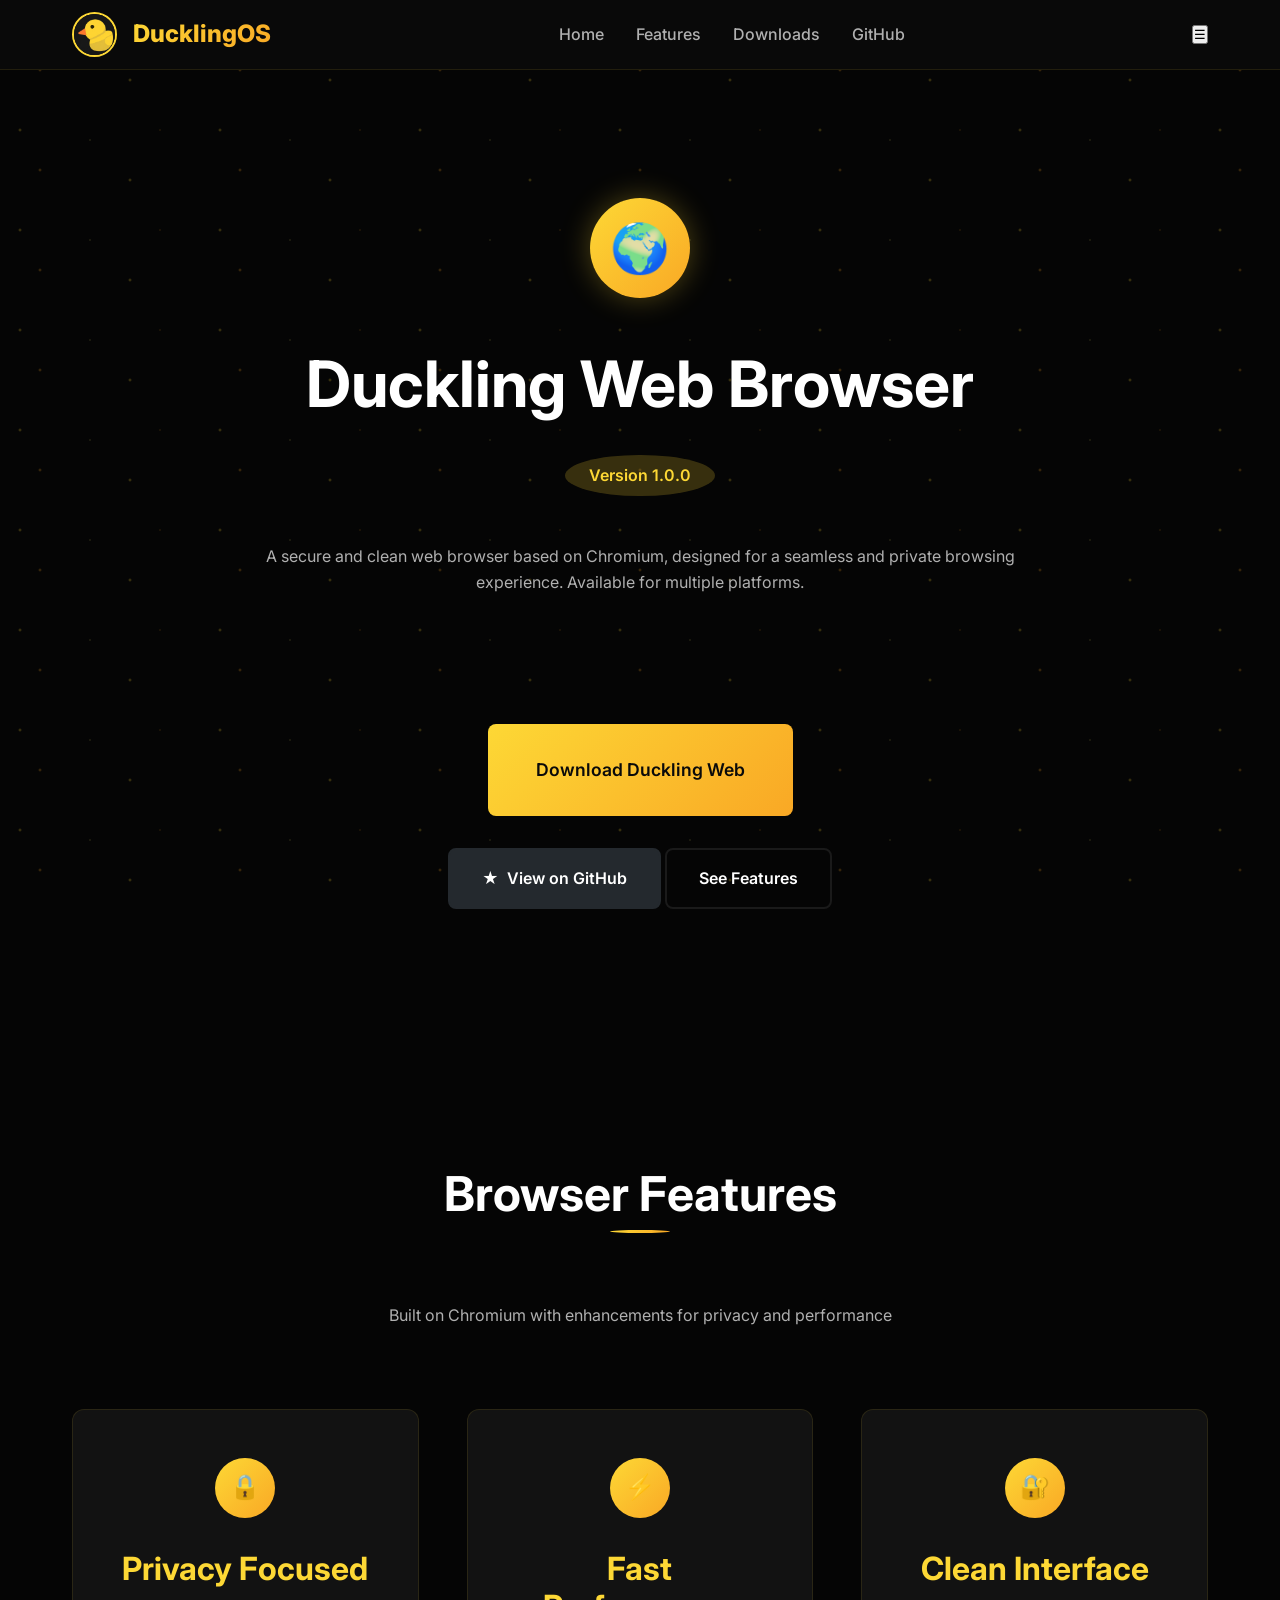
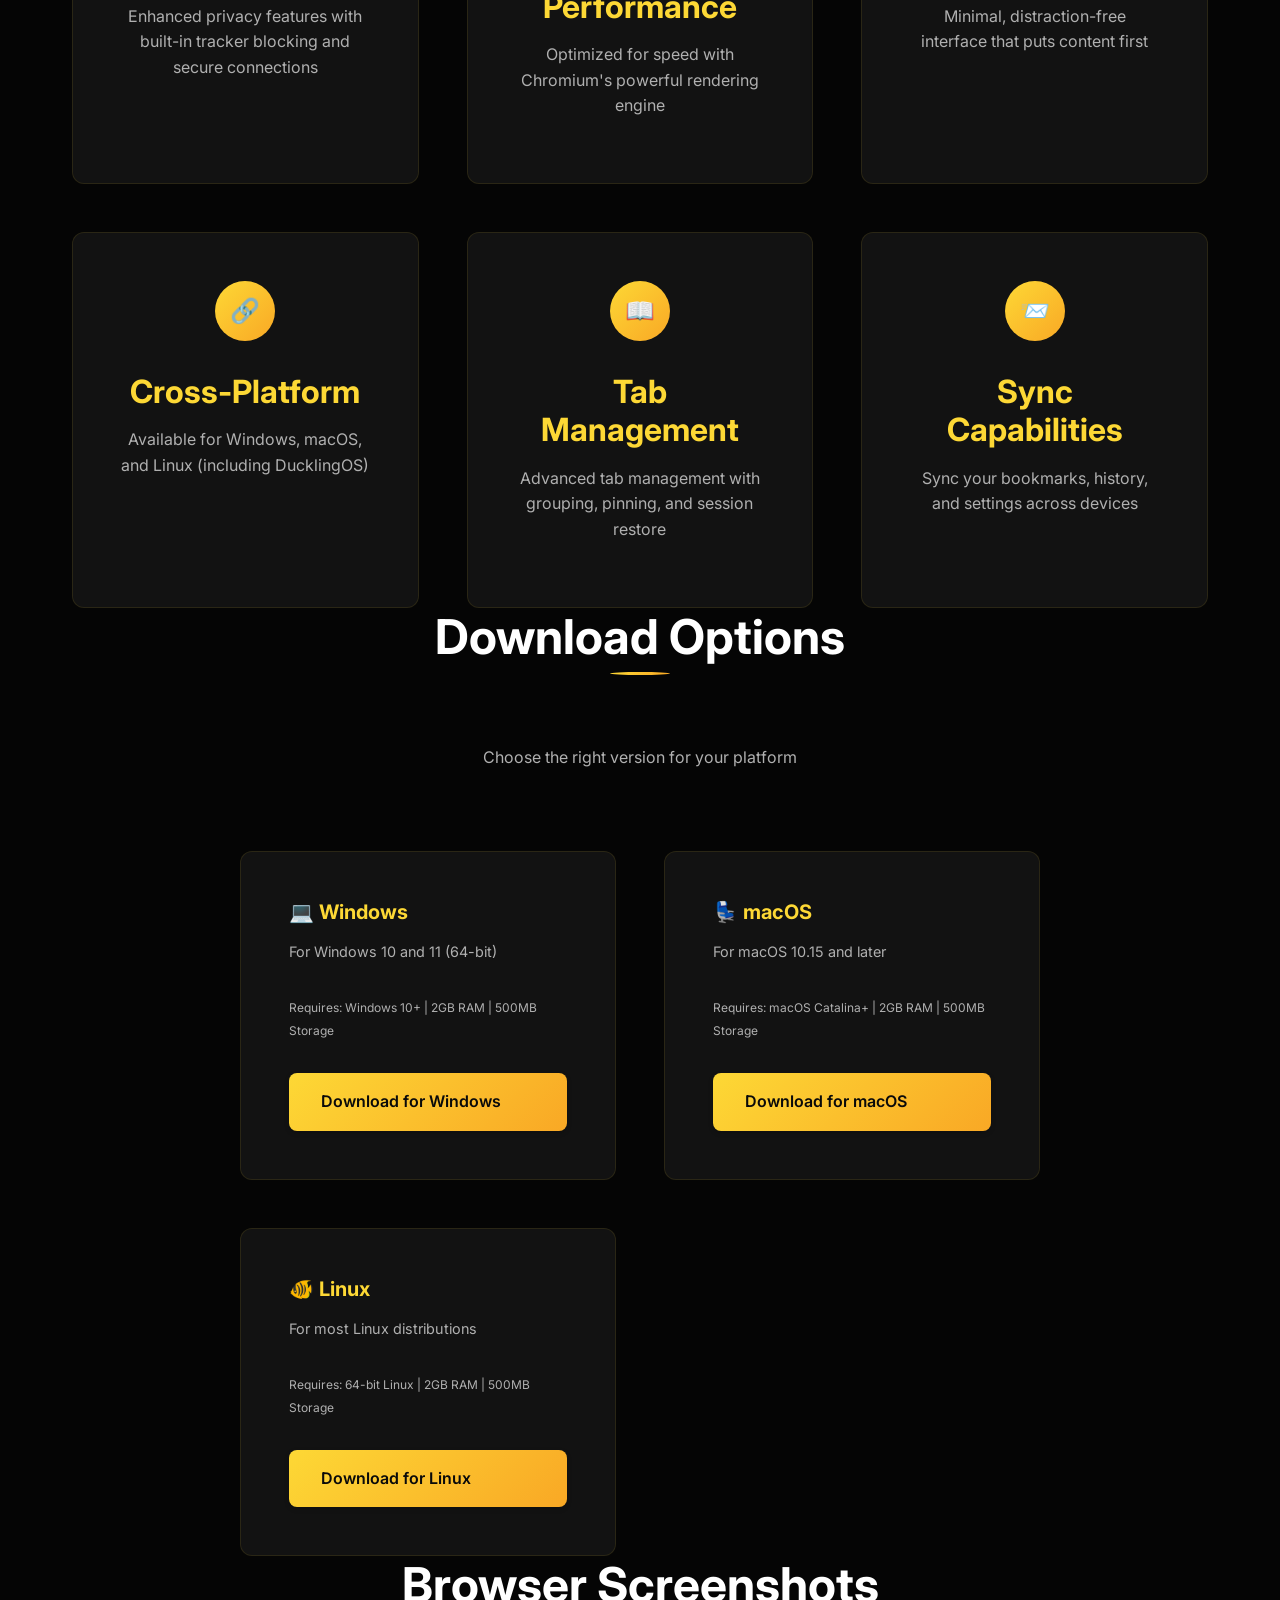
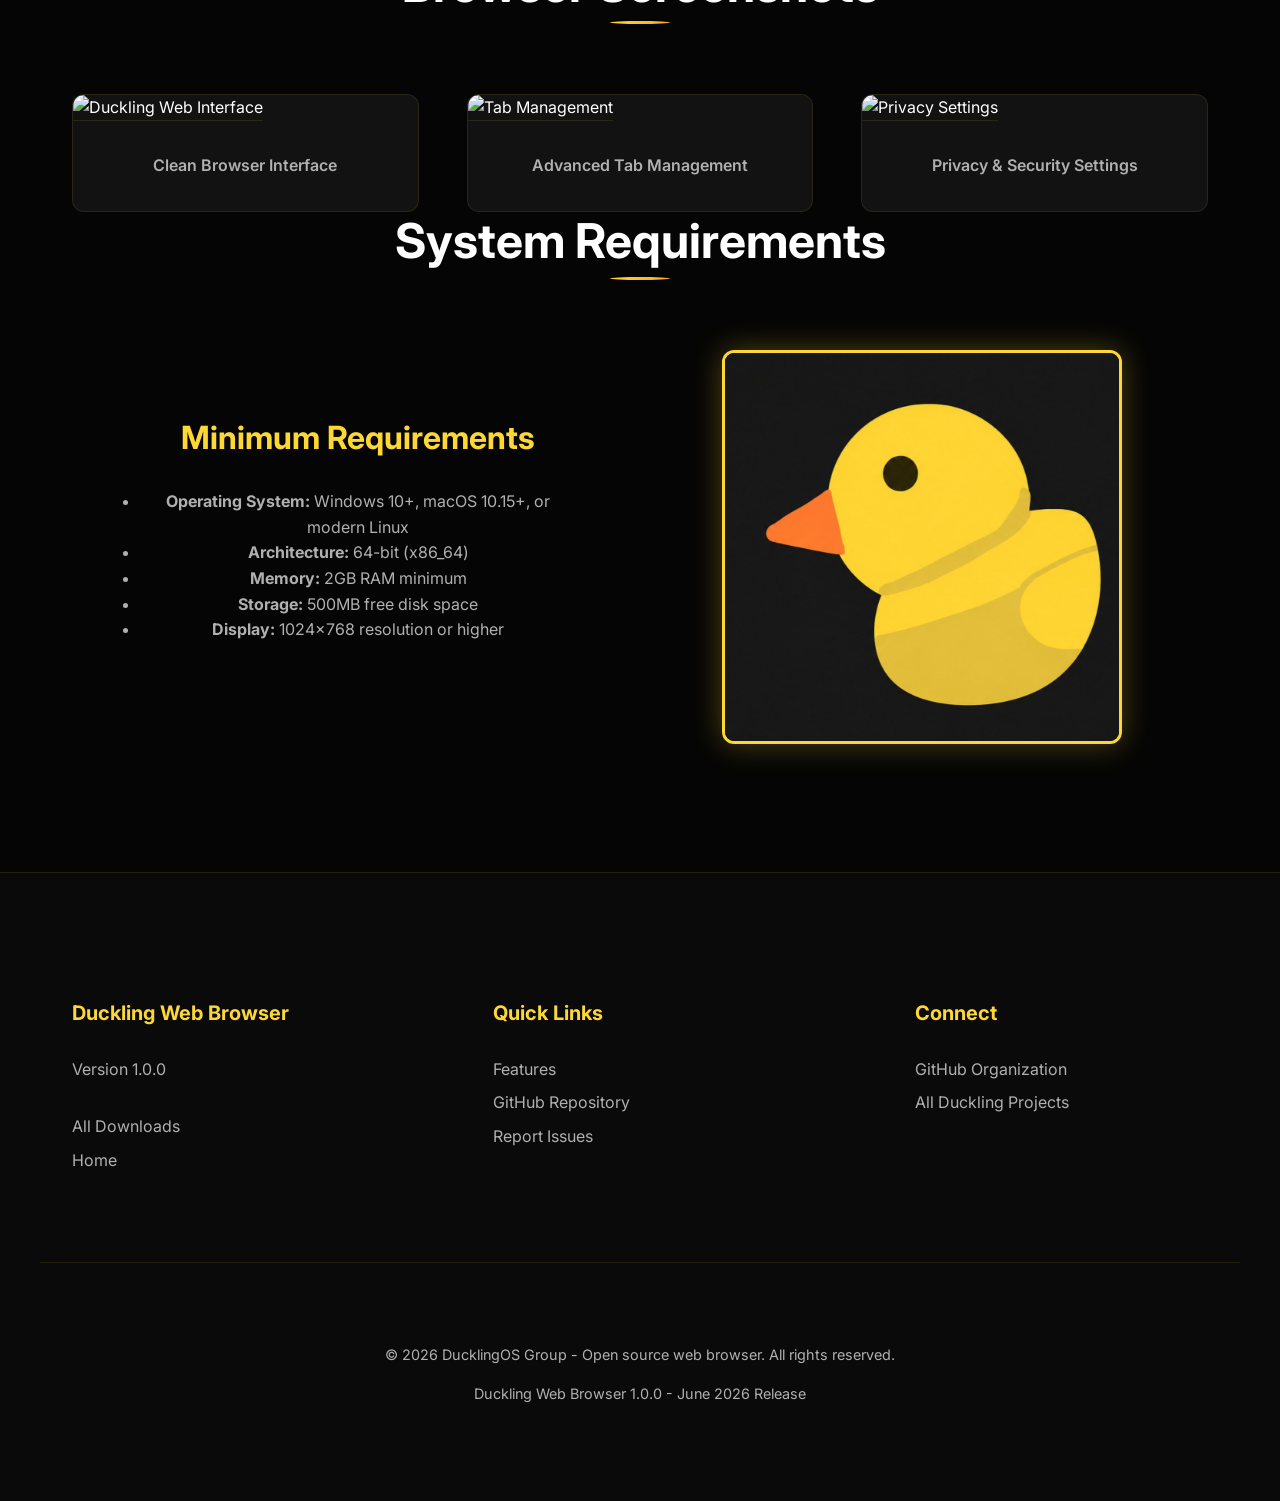
==== commit b70eac91: "Optimize home page with centered text and add star/dot background - Added animated star/dot backgrou" ====
--- a/browser.html
+++ b/browser.html
@@ -206,25 +206,17 @@
             
             <div class="about-content">
                 <div class="about-text">
-                    <h3 class="fade-in-up delay-1">Minimum Requirements</h3>
-                    <ul style="text-align: left; margin: var(--spacing-md) 0; color: var(--text-secondary);">
+                    <h3 class="fade-in-up delay-1 text-center">Minimum Requirements</h3>
+                    <ul style="text-align: center; margin: var(--spacing-md) 0; color: var(--text-secondary);">
                         <li><strong>Operating System:</strong> Windows 10+, macOS 10.15+, or modern Linux</li>
                         <li><strong>Architecture:</strong> 64-bit (x86_64)</li>
                         <li><strong>Memory:</strong> 2GB RAM minimum</li>
                         <li><strong>Storage:</strong> 500MB free disk space</li>
                         <li><strong>Display:</strong> 1024x768 resolution or higher</li>
                     </ul>
-                    
-                    <h3 class="fade-in-up delay-2 mt-lg">Recommended Requirements</h3>
-                    <ul style="text-align: left; margin: var(--spacing-md) 0; color: var(--text-secondary);">
-                        <li><strong>Memory:</strong> 4GB RAM or more</li>
-                        <li><strong>Storage:</strong> 1GB free disk space</li>
-                        <li><strong>Display:</strong> 1920x1080 resolution or higher</li>
-                        <li><strong>Graphics:</strong> Hardware acceleration enabled</li>
-                    </ul>
-                </div>
-                
-                <img src="Duckling1.jpg.jpeg" alt="DucklingOS Logo" class="about-image fade-in-up delay-3">
+                </div>
+                
+                <img src="Duckling1.jpg.jpeg" alt="DucklingOS Logo" class="about-image fade-in-up delay-2">
             </div>
         </section>
     </main>
--- a/css/style.css
+++ b/css/style.css
@@ -85,6 +85,31 @@
     line-height: 1.6;
     min-height: 100vh;
     overflow-x: hidden;
+    position: relative;
+}
+
+/* Star/Dot Background Pattern */
+body::before {
+    content: '';
+    position: fixed;
+    inset: 0;
+    background: 
+        radial-gradient(2px 2px at 20px 30px, var(--primary-yellow), transparent),
+        radial-gradient(2px 2px at 40px 70px, var(--primary-yellow-dark), transparent),
+        radial-gradient(1px 1px at 90px 40px, var(--primary-yellow-light), transparent),
+        radial-gradient(2px 2px at 130px 80px, var(--primary-yellow), transparent),
+        radial-gradient(1px 1px at 160px 30px, var(--primary-yellow-dark), transparent);
+    background-size: 200px 100px;
+    background-repeat: repeat;
+    opacity: 0.3;
+    pointer-events: none;
+    z-index: -1;
+    animation: twinkle 20s linear infinite;
+}
+
+@keyframes twinkle {
+    from { transform: translateY(0); }
+    to { transform: translateY(-100px); }
 }
 
 /* Custom Scrollbar */
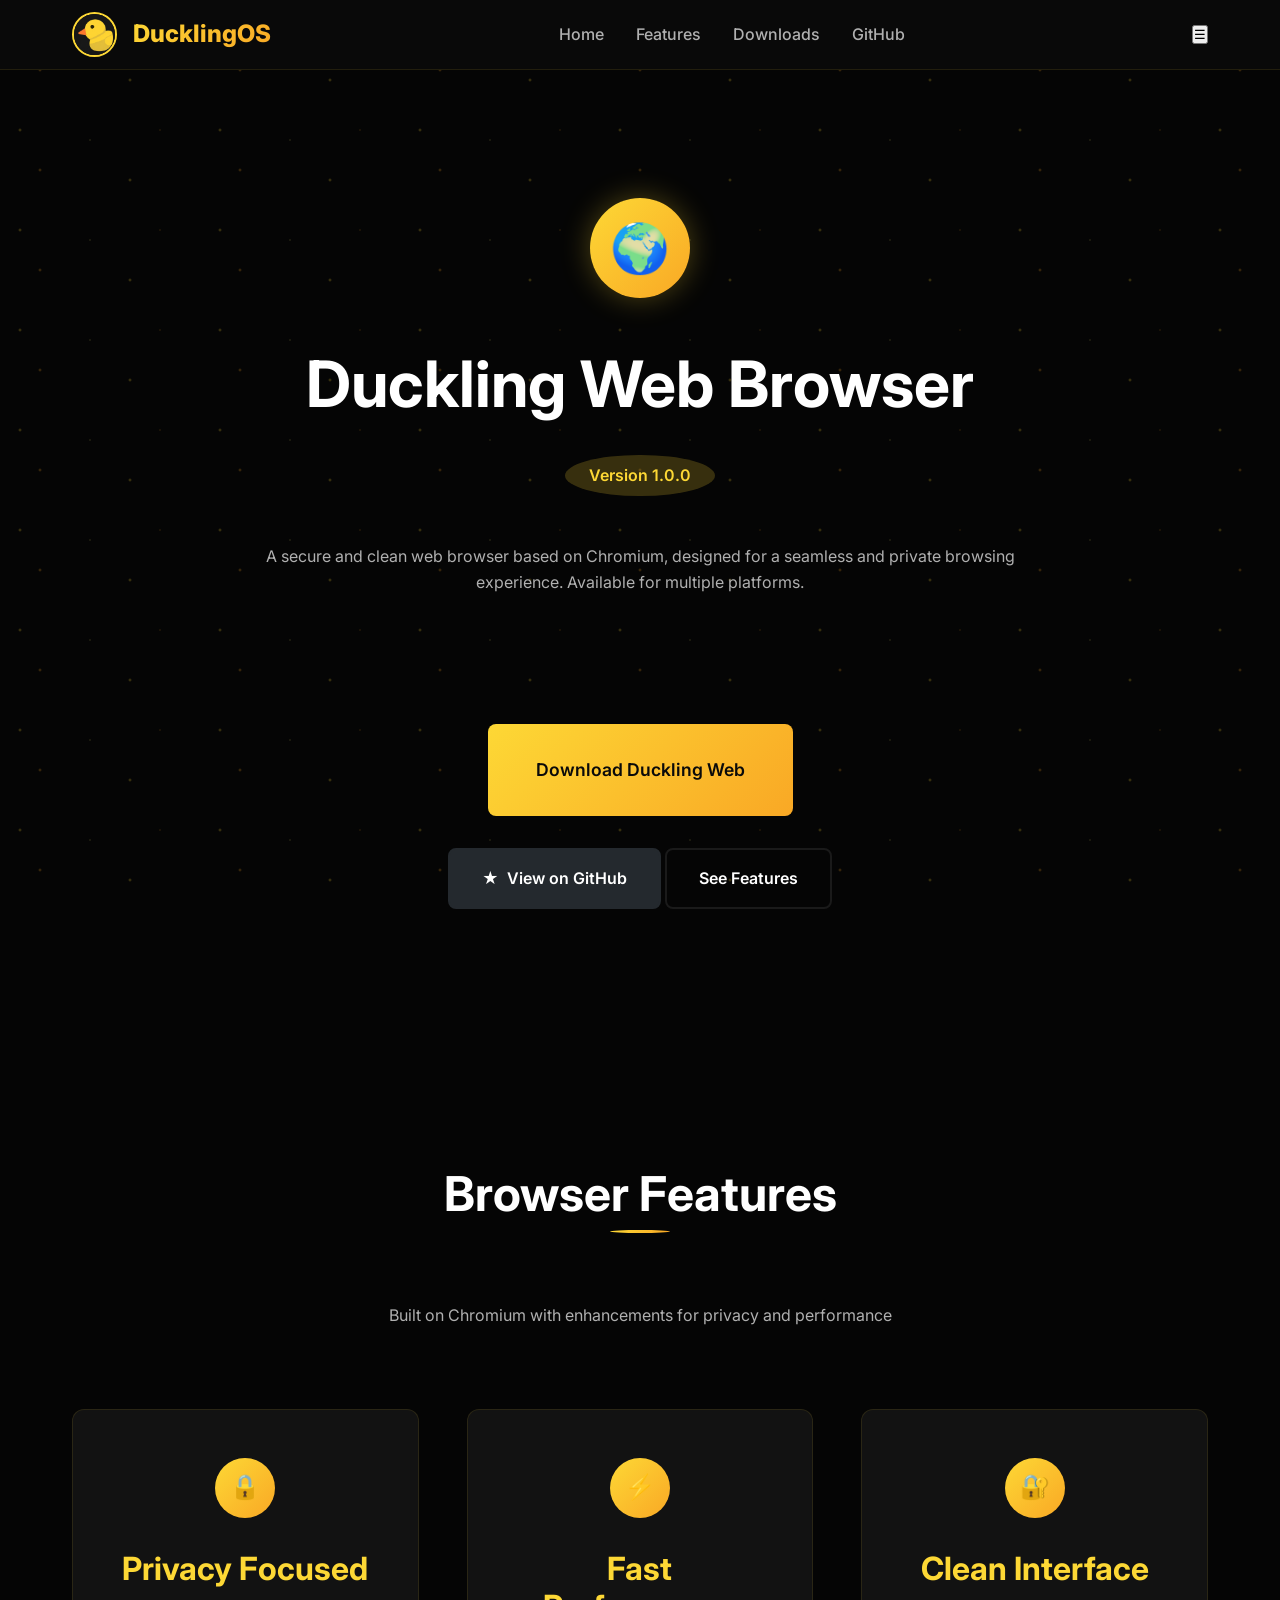
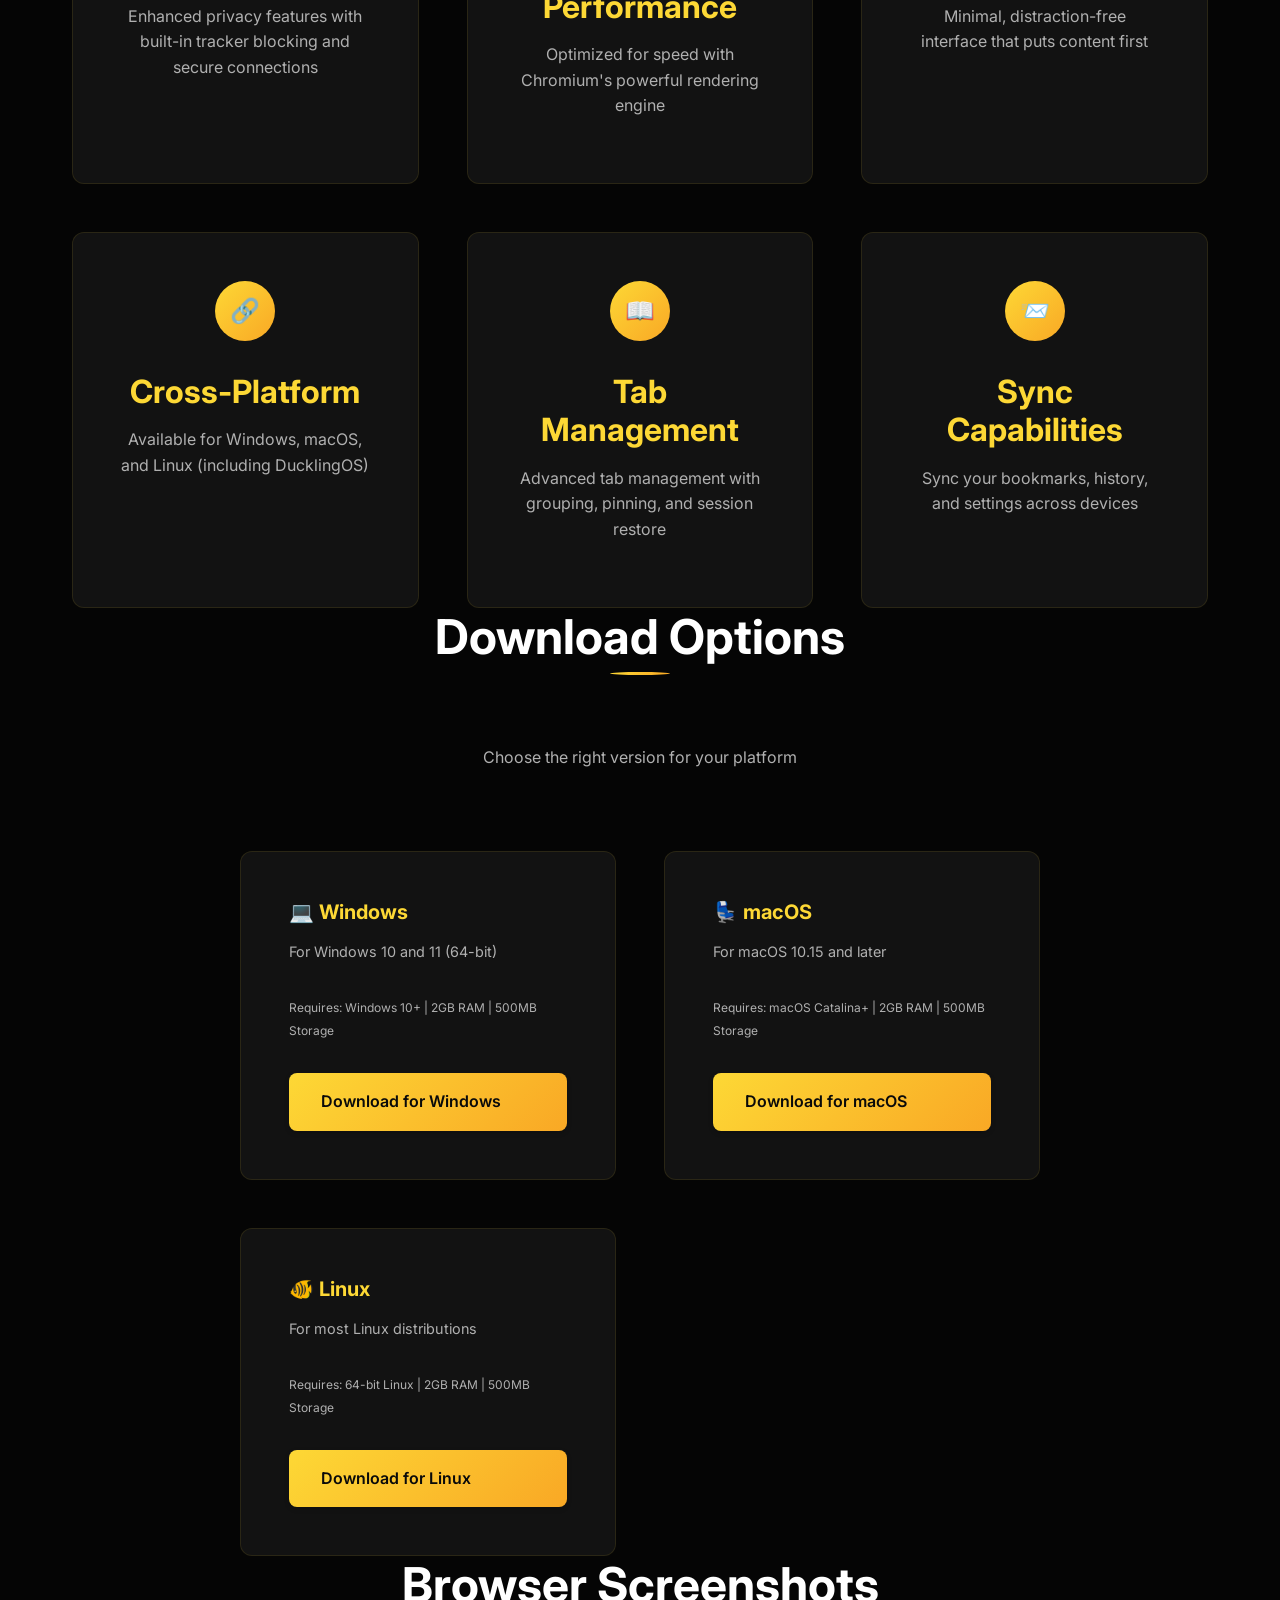
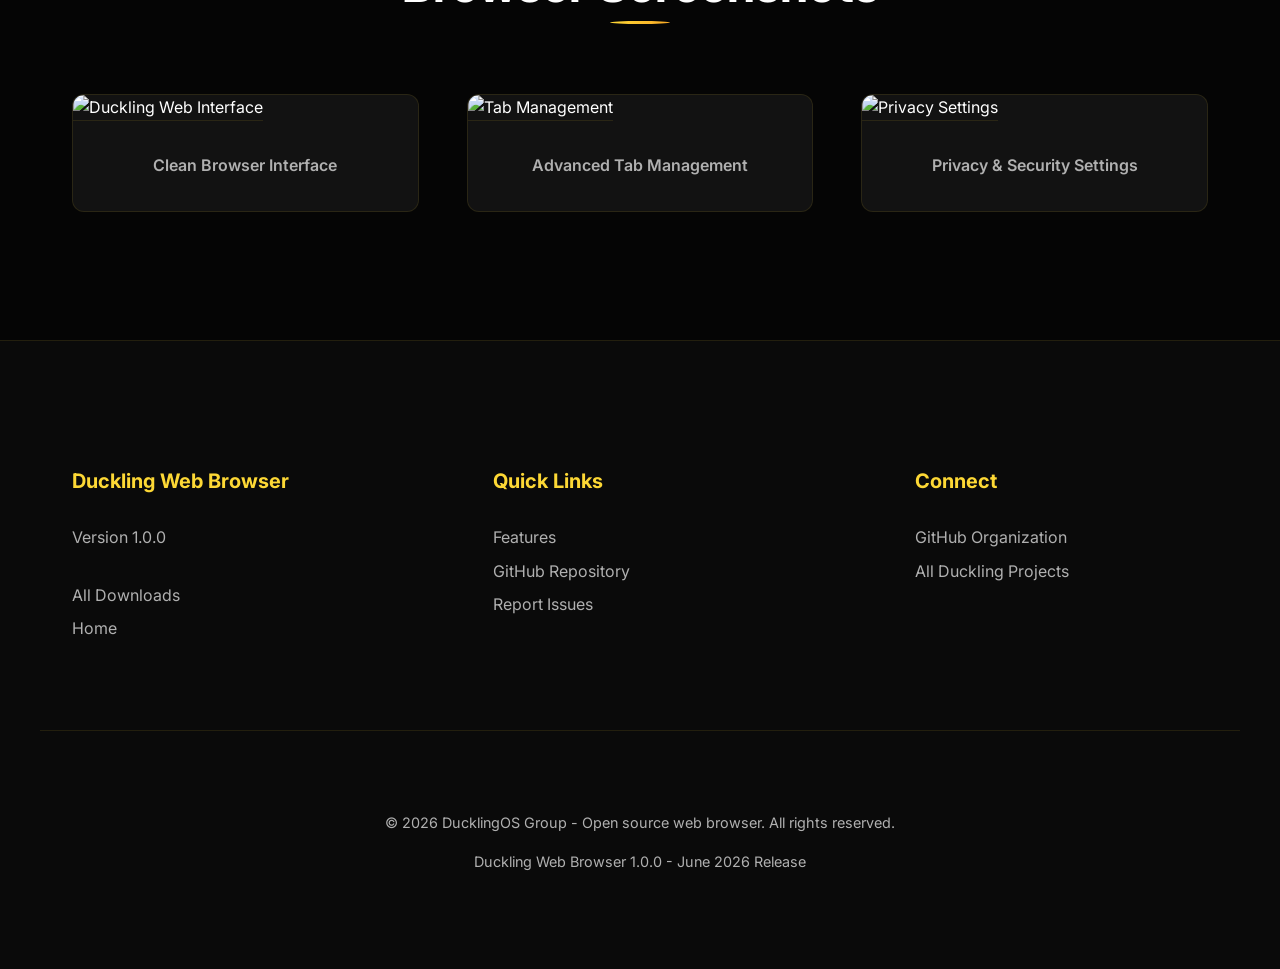
==== commit 33d62bb6: "Remove minimum requirements sections - Removed System Requirements section from os.html - Removed Sy" ====
--- a/browser.html
+++ b/browser.html
@@ -200,25 +200,6 @@
             </div>
         </section>
         
-        <!-- System Requirements -->
-        <section class="container">
-            <h2 class="section-title fade-in-up">System Requirements</h2>
-            
-            <div class="about-content">
-                <div class="about-text">
-                    <h3 class="fade-in-up delay-1 text-center">Minimum Requirements</h3>
-                    <ul style="text-align: center; margin: var(--spacing-md) 0; color: var(--text-secondary);">
-                        <li><strong>Operating System:</strong> Windows 10+, macOS 10.15+, or modern Linux</li>
-                        <li><strong>Architecture:</strong> 64-bit (x86_64)</li>
-                        <li><strong>Memory:</strong> 2GB RAM minimum</li>
-                        <li><strong>Storage:</strong> 500MB free disk space</li>
-                        <li><strong>Display:</strong> 1024x768 resolution or higher</li>
-                    </ul>
-                </div>
-                
-                <img src="Duckling1.jpg.jpeg" alt="DucklingOS Logo" class="about-image fade-in-up delay-2">
-            </div>
-        </section>
     </main>
     
     <!-- Footer -->
--- a/css/style.css
+++ b/css/style.css
@@ -817,7 +817,7 @@
 /* ===== Roadmap ===== */
 .roadmap-timeline {
     position: relative;
-    max-width: 800px;
+    max-width: 900px;
     margin: 0 auto;
     padding: var(--spacing-xl) 0;
 }
@@ -892,19 +892,24 @@
 
 .timeline-content {
     background: var(--bg-card);
-    padding: var(--spacing-md);
+    padding: var(--spacing-lg);
     border-radius: var(--radius-md);
     border: 1px solid rgba(253, 216, 53, 0.1);
+    min-width: 300px;
+    max-width: 400px;
 }
 
 .timeline-content h3 {
-    margin-bottom: var(--spacing-xs);
+    margin-bottom: var(--spacing-sm);
     color: var(--primary-yellow);
+    font-size: 1.1rem;
+    line-height: 1.4;
 }
 
 .timeline-content p {
-    font-size: 0.95rem;
+    font-size: 1rem;
     color: var(--text-secondary);
+    line-height: 1.6;
 }
 
 .timeline-year {
@@ -1201,7 +1206,8 @@
     }
     
     .timeline-content {
-        padding: var(--spacing-sm);
+        padding: var(--spacing-md);
+        min-width: 250px;
     }
     
     .about-content {
